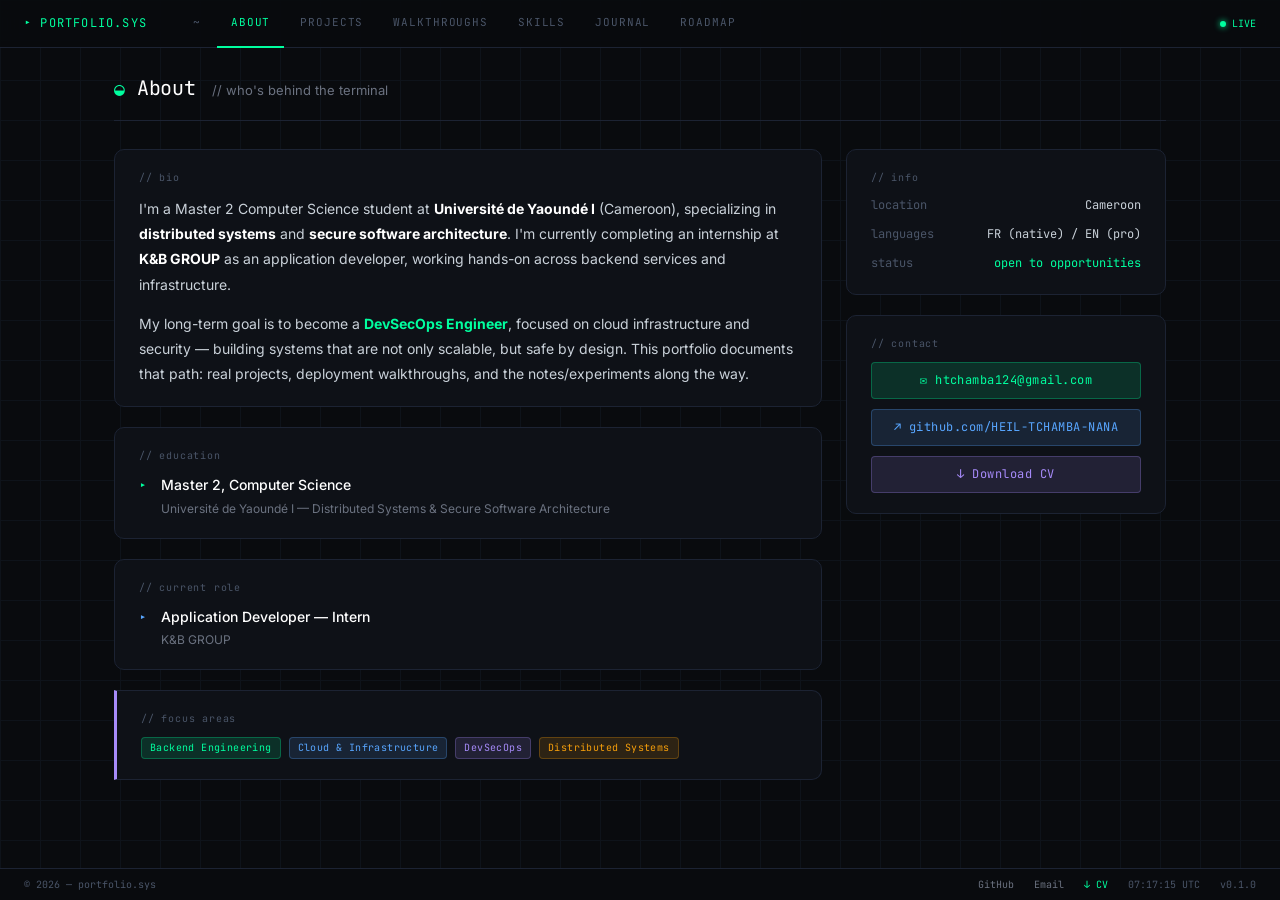
==== about.html @ 26909518 "Fusion de Labs et Journal" ====
<!DOCTYPE html>
<html lang="en">
<head>
  <meta charset="UTF-8">
  <meta name="viewport" content="width=device-width, initial-scale=1.0">
  <title>About — PORTFOLIO.SYS</title>
  <link rel="icon" type="image/png" href="favicon.ico">
  <link rel="stylesheet" href="assets/css/main.css">
</head>
<body>
<div id="topbar"></div>

<main class="page">
  <div id="section-header"></div>

  <div style="display:grid; grid-template-columns:1fr 320px; gap:24px;" id="about-layout">

    <!-- Main column -->
    <div style="display:flex; flex-direction:column; gap:20px;">

      <div class="panel">
        <span class="panel-label">// bio</span>
        <p style="font-size:14px; color:var(--text); line-height:1.8;">
          I'm a Master&nbsp;2 Computer Science student at
          <strong style="color:#fff">Université de Yaoundé&nbsp;I</strong> (Cameroon), specializing in
          <strong style="color:#fff">distributed systems</strong> and
          <strong style="color:#fff">secure software architecture</strong>. I'm currently completing an
          internship at <strong style="color:#fff">K&amp;B GROUP</strong> as an application developer, working
          hands-on across backend services and infrastructure.
        </p>
        <p style="font-size:14px; color:var(--text); line-height:1.8; margin-top:14px;">
          My long-term goal is to become a <strong style="color:var(--green)">DevSecOps Engineer</strong>,
          focused on cloud infrastructure and security — building systems that are not only scalable, but
          safe by design. This portfolio documents that path: real projects, deployment walkthroughs, and
          the notes/experiments along the way.
        </p>
      </div>

      <div class="panel">
        <span class="panel-label">// education</span>
        <div style="display:flex; gap:14px; align-items:flex-start;">
          <span style="color:var(--green); font-family:var(--font-mono); font-size:13px; margin-top:2px;">▸</span>
          <div>
            <div style="font-size:14px; color:#fff; font-weight:500;">Master 2, Computer Science</div>
            <div style="font-size:12px; color:var(--muted2); margin-top:2px;">Université de Yaoundé I — Distributed Systems &amp; Secure Software Architecture</div>
          </div>
        </div>
      </div>

      <div class="panel">
        <span class="panel-label">// current role</span>
        <div style="display:flex; gap:14px; align-items:flex-start;">
          <span style="color:var(--blue); font-family:var(--font-mono); font-size:13px; margin-top:2px;">▸</span>
          <div>
            <div style="font-size:14px; color:#fff; font-weight:500;">Application Developer — Intern</div>
            <div style="font-size:12px; color:var(--muted2); margin-top:2px;">K&amp;B GROUP</div>
          </div>
        </div>
      </div>

      <div class="panel" style="border-left:3px solid var(--purple); border-radius:0 var(--radius-lg) var(--radius-lg) 0;">
        <span class="panel-label">// focus areas</span>
        <div style="display:flex; gap:8px; flex-wrap:wrap; margin-top:8px;">
          <span class="tag tag-green">Backend Engineering</span>
          <span class="tag tag-blue">Cloud &amp; Infrastructure</span>
          <span class="tag tag-purple">DevSecOps</span>
          <span class="tag tag-yellow">Distributed Systems</span>
        </div>
      </div>

    </div>

    <!-- Side column -->
    <div style="display:flex; flex-direction:column; gap:20px;">
      <div class="panel">
        <span class="panel-label">// info</span>
        <div style="display:flex; flex-direction:column; gap:10px; font-family:var(--font-mono); font-size:12px;">
          <div style="display:flex; justify-content:space-between;">
            <span style="color:var(--muted)">location</span>
            <span style="color:var(--text)">Cameroon</span>
          </div>
          <div style="display:flex; justify-content:space-between;">
            <span style="color:var(--muted)">languages</span>
            <span style="color:var(--text)">FR (native) / EN (pro)</span>
          </div>
          <div style="display:flex; justify-content:space-between;">
            <span style="color:var(--muted)">status</span>
            <span style="color:var(--green)">open to opportunities</span>
          </div>
        </div>
      </div>

      <div class="panel">
        <span class="panel-label">// contact</span>
        <div style="display:flex; flex-direction:column; gap:10px;">
          <a href="mailto:htchamba124@gmail.com" class="tag tag-green" style="text-align:center; padding:8px 0; font-size:12px;">
            ✉ htchamba124@gmail.com
          </a>
          <a href="https://github.com/HEIL-TCHAMBA-NANA" target="_blank" class="tag tag-blue" style="text-align:center; padding:8px 0; font-size:12px;">
            ↗ github.com/HEIL-TCHAMBA-NANA
          </a>
          <a href="assets/cv.pdf" target="_blank" class="tag tag-purple" style="text-align:center; padding:8px 0; font-size:12px;">
            ↓ Download CV
          </a>
        </div>
      </div>
    </div>

  </div>
</main>

<div id="footer-wrap"></div>
<script src="assets/js/api.js"></script>
<script src="assets/js/ui.js"></script>
<script>
  document.getElementById('topbar').innerHTML = UI.topbar('about');
  document.getElementById('footer-wrap').innerHTML = UI.footer();
  document.getElementById('section-header').innerHTML = UI.sectionHeader('◒', 'About', 'who\'s behind the terminal');
  UI.startClock();

  function applyResponsive() {
    const layout = document.getElementById('about-layout');
    layout.style.gridTemplateColumns = window.innerWidth < 760 ? '1fr' : '1fr 320px';
  }
  applyResponsive();
  window.addEventListener('resize', applyResponsive);
</script>
</body>
</html>
---- assets/css/main.css ----
@import url('https://fonts.googleapis.com/css2?family=JetBrains+Mono:wght@400;500;700&family=Inter:wght@300;400;500&display=swap');

/* ── VARIABLES ────────────────────────────────────────────── */
:root {
  --bg:        #090b0e;
  --bg2:       #0e1117;
  --bg3:       #131720;
  --border:    #1c2333;
  --border2:   #243044;
  --text:      #c9d1d9;
  --muted:     #4a5568;
  --muted2:    #6b7280;
  --green:     #00ff9f;
  --green-dim: #00ff9f22;
  --blue:      #58a6ff;
  --blue-dim:  #58a6ff22;
  --purple:    #a78bfa;
  --purple-dim:#a78bfa22;
  --yellow:    #f59e0b;
  --yellow-dim:#f59e0b22;
  --red:       #f87171;
  --red-dim:   #f87171222;
  --font-mono: 'JetBrains Mono', 'Fira Code', monospace;
  --font-sans: 'Inter', system-ui, sans-serif;
  --radius:    6px;
  --radius-lg: 10px;
}

/* ── RESET ────────────────────────────────────────────────── */
*, *::before, *::after { box-sizing: border-box; margin: 0; padding: 0; }
html { scroll-behavior: smooth; }
body {
  background: var(--bg);
  color: var(--text);
  font-family: var(--font-sans);
  font-size: 14px;
  line-height: 1.6;
  min-height: 100vh;
}
a { color: inherit; text-decoration: none; }
button { cursor: pointer; border: none; background: none; font: inherit; }
ul { list-style: none; }
::-webkit-scrollbar { width: 5px; height: 5px; }
::-webkit-scrollbar-track { background: var(--bg); }
::-webkit-scrollbar-thumb { background: var(--border2); border-radius: 3px; }

/* ── GRID BACKGROUND ──────────────────────────────────────── */
.grid-bg {
  position: fixed; inset: 0; z-index: 0; pointer-events: none;
  background-image:
    linear-gradient(var(--border) 1px, transparent 1px),
    linear-gradient(90deg, var(--border) 1px, transparent 1px);
  background-size: 40px 40px;
  opacity: 0.35;
}

/* ── TOPBAR ───────────────────────────────────────────────── */
.topbar {
  position: fixed; top: 0; left: 0; right: 0; z-index: 100;
  height: 48px;
  background: #090b0eee;
  backdrop-filter: blur(12px);
  border-bottom: 1px solid var(--border);
  display: flex; align-items: center;
  padding: 0 24px; gap: 0;
}
.topbar-brand {
  font-family: var(--font-mono);
  font-size: 12px;
  color: var(--green);
  letter-spacing: 0.1em;
  margin-right: 32px;
  white-space: nowrap;
}
.topbar-nav {
  display: flex; gap: 2px; flex: 1; overflow-x: auto;
}
.topbar-nav a {
  font-family: var(--font-mono);
  font-size: 11px;
  letter-spacing: 0.08em;
  color: var(--muted);
  padding: 0 14px;
  height: 48px;
  display: flex; align-items: center;
  border-bottom: 2px solid transparent;
  transition: color 0.15s, border-color 0.15s;
  white-space: nowrap;
}
.topbar-nav a:hover { color: var(--text); }
.topbar-nav a.active { color: var(--green); border-bottom-color: var(--green); }
.topbar-status {
  font-family: var(--font-mono);
  font-size: 10px;
  color: var(--green);
  display: flex; align-items: center; gap: 6px;
  margin-left: 16px;
}
.topbar-status::before {
  content: '';
  width: 6px; height: 6px;
  background: var(--green);
  border-radius: 50%;
  box-shadow: 0 0 6px var(--green);
  animation: pulse 2s infinite;
}
@keyframes pulse { 0%,100%{opacity:1} 50%{opacity:0.4} }

/* ── LAYOUT ───────────────────────────────────────────────── */
.page {
  position: relative; z-index: 1;
  max-width: 1100px;
  margin: 0 auto;
  padding: 72px 24px 60px;
}

/* ── SECTION HEADER ───────────────────────────────────────── */
.section-header {
  display: flex; align-items: baseline; gap: 12px;
  padding-bottom: 16px;
  border-bottom: 1px solid var(--border);
  margin-bottom: 28px;
}
.section-icon { font-size: 18px; color: var(--green); font-family: var(--font-mono); }
.section-title { font-family: var(--font-mono); font-size: 20px; color: #fff; letter-spacing: -0.01em; }
.section-sub { font-size: 13px; color: var(--muted2); margin-left: 4px; }

/* ── PANEL ────────────────────────────────────────────────── */
.panel {
  background: var(--bg2);
  border: 1px solid var(--border);
  border-radius: var(--radius-lg);
  padding: 20px 24px;
}
.panel-label {
  font-family: var(--font-mono);
  font-size: 10px;
  color: var(--muted);
  letter-spacing: 0.08em;
  margin-bottom: 10px;
  display: block;
}

/* ── TAGS / BADGES ────────────────────────────────────────── */
.tag {
  display: inline-block;
  font-family: var(--font-mono);
  font-size: 10px;
  padding: 2px 8px;
  border-radius: 4px;
  border: 1px solid var(--border2);
  color: var(--muted2);
  background: var(--bg3);
  letter-spacing: 0.04em;
}
.tag-green  { border-color: #00ff9f44; color: var(--green);  background: var(--green-dim); }
.tag-blue   { border-color: #58a6ff44; color: var(--blue);   background: var(--blue-dim); }
.tag-purple { border-color: #a78bfa44; color: var(--purple); background: var(--purple-dim); }
.tag-yellow { border-color: #f59e0b44; color: var(--yellow); background: var(--yellow-dim); }
.tag-red    { border-color: #f8717144; color: var(--red);    background: var(--red-dim); }

/* ── STATUS DOT ───────────────────────────────────────────── */
.dot {
  display: inline-block;
  width: 7px; height: 7px;
  border-radius: 50%;
  margin-right: 6px;
  flex-shrink: 0;
}
.dot-green  { background: var(--green);  box-shadow: 0 0 5px var(--green); }
.dot-yellow { background: var(--yellow); box-shadow: 0 0 5px var(--yellow); }
.dot-red    { background: var(--red); }
.dot-gray   { background: var(--muted); }

/* ── PROGRESS BAR ─────────────────────────────────────────── */
.progress-wrap { margin-bottom: 18px; }
.progress-header { display: flex; justify-content: space-between; margin-bottom: 6px; }
.progress-name { font-family: var(--font-mono); font-size: 12px; color: var(--text); }
.progress-pct  { font-family: var(--font-mono); font-size: 11px; }
.progress-track {
  height: 3px;
  background: var(--border);
  border-radius: 2px;
  overflow: hidden;
}
.progress-bar {
  height: 100%;
  border-radius: 2px;
  transition: width 0.8s ease;
}
.bar-green  { background: linear-gradient(90deg, var(--green), #00cfff); }
.bar-blue   { background: linear-gradient(90deg, var(--blue), var(--purple)); }
.bar-purple { background: var(--purple); }

/* ── CODE BLOCK ───────────────────────────────────────────── */
.code-block {
  font-family: var(--font-mono);
  font-size: 12px;
  color: var(--blue);
  background: var(--bg);
  border: 1px solid var(--border);
  border-radius: var(--radius);
  padding: 12px 16px;
  letter-spacing: 0.02em;
  overflow-x: auto;
  white-space: pre;
  line-height: 1.7;
}

/* ── GRID LAYOUTS ─────────────────────────────────────────── */
.grid-3 { display: grid; grid-template-columns: repeat(auto-fit, minmax(300px, 1fr)); gap: 20px; }
.grid-2 { display: grid; grid-template-columns: repeat(auto-fit, minmax(340px, 1fr)); gap: 20px; }

/* ── SKELETON LOADER ──────────────────────────────────────── */
.skeleton {
  background: linear-gradient(90deg, var(--bg2) 25%, var(--bg3) 50%, var(--bg2) 75%);
  background-size: 200% 100%;
  animation: shimmer 1.5s infinite;
  border-radius: var(--radius);
}
@keyframes shimmer { to { background-position: -200% 0; } }

/* ── CURSOR BLINK ─────────────────────────────────────────── */
.cursor { animation: blink 1s step-end infinite; }
@keyframes blink { 0%,100%{opacity:1} 50%{opacity:0} }

/* ── EMPTY STATE ──────────────────────────────────────────── */
.empty {
  text-align: center;
  padding: 60px 20px;
  color: var(--muted);
  font-family: var(--font-mono);
  font-size: 13px;
}
.empty::before { content: '[ ]'; display: block; font-size: 32px; margin-bottom: 12px; }

/* ── FOOTER ───────────────────────────────────────────────── */
.footer {
  position: fixed; bottom: 0; left: 0; right: 0;
  height: 32px;
  background: var(--bg);
  border-top: 1px solid var(--border);
  display: flex; align-items: center; justify-content: space-between;
  padding: 0 24px;
  font-family: var(--font-mono);
  font-size: 10px;
  color: var(--muted);
  z-index: 100;
}
.footer-right { display: flex; gap: 20px; }

/* Contenu markdown rendu (walkthroughs) */
.md-content {
  font-size: 14px;
  color: var(--text);
  line-height: 1.8;
  background: var(--bg);
  border: 1px solid var(--border);
  border-radius: var(--radius);
  padding: 20px;
  overflow-wrap: break-word;
}
.md-content h1, .md-content h2, .md-content h3 {
  font-family: var(--font-mono);
  color: var(--green);
  margin: 24px 0 12px;
  line-height: 1.4;
}
.md-content h1:first-child, .md-content h2:first-child, .md-content h3:first-child { margin-top: 0; }
.md-content h1 { font-size: 18px; }
.md-content h2 { font-size: 16px; }
.md-content h3 { font-size: 14px; color: var(--text); }
.md-content p { margin: 0 0 14px; }
.md-content strong { color: #fff; }
.md-content a { color: var(--green); text-decoration: underline; }
.md-content ul, .md-content ol { margin: 0 0 14px; padding-left: 22px; }
.md-content li { margin: 4px 0; }
.md-content img { max-width: 100%; border-radius: var(--radius); border: 1px solid var(--border2); margin: 12px 0; }
.md-content blockquote {
  border-left: 2px solid var(--green);
  margin: 14px 0;
  padding: 4px 16px;
  color: var(--muted2);
}
.md-content code {
  font-family: var(--font-mono);
  font-size: 12px;
  background: var(--border2);
  padding: 2px 5px;
  border-radius: 3px;
}
.md-content pre {
  background: #05070a;
  border: 1px solid var(--border2);
  border-radius: var(--radius);
  padding: 14px;
  overflow-x: auto;
  margin: 14px 0;
}
.md-content pre code { background: none; padding: 0; }
.md-content hr { border: none; border-top: 1px solid var(--border); margin: 20px 0; }
.md-content table { border-collapse: collapse; width: 100%; margin: 14px 0; font-size: 13px; }
.md-content th, .md-content td { border: 1px solid var(--border); padding: 6px 10px; text-align: left; }
.md-content th { color: var(--green); font-family: var(--font-mono); }
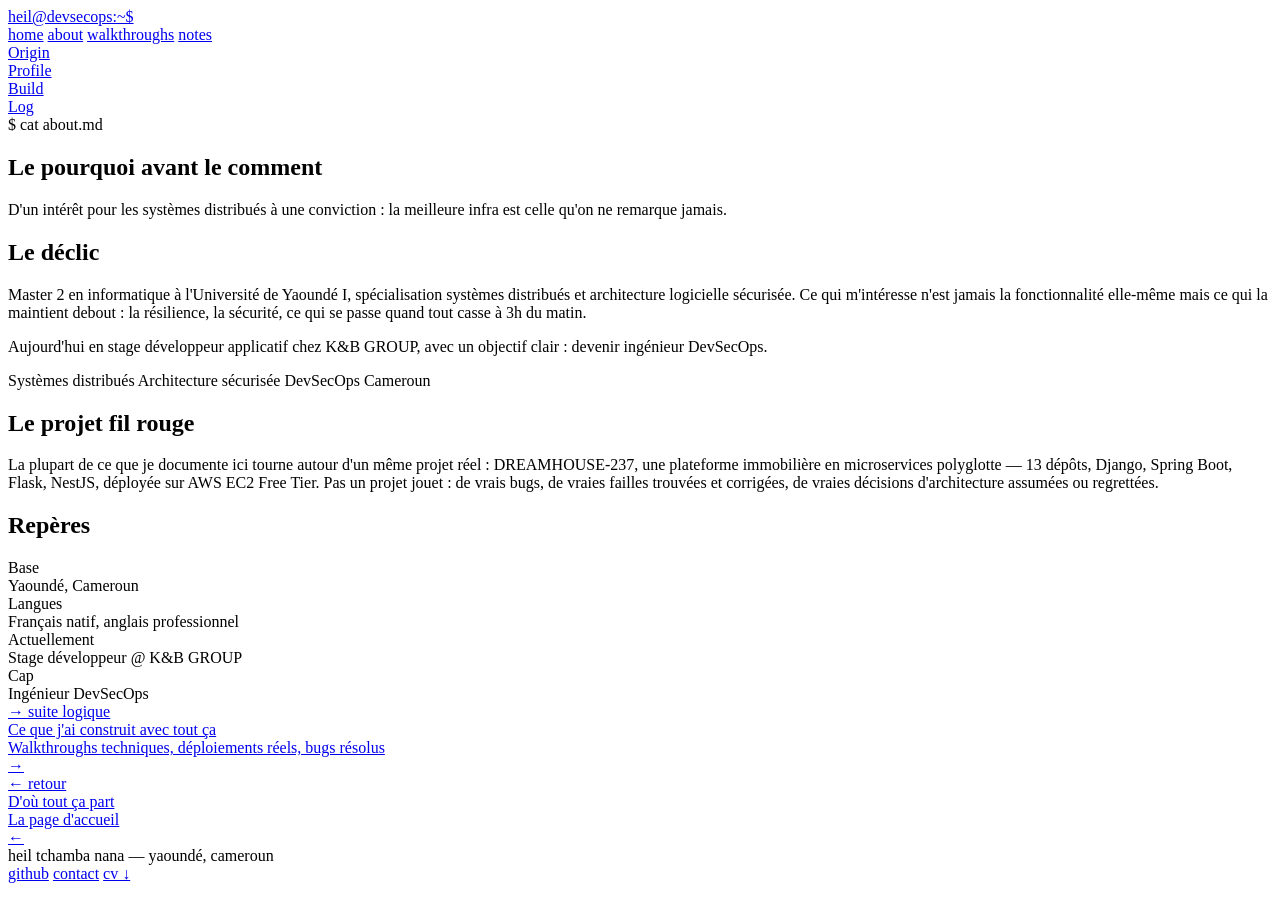
==== commit 91fdf128: "New frontend version" ====
--- a/about.html
+++ b/about.html
@@ -1,129 +1,67 @@
 <!DOCTYPE html>
-<html lang="en">
+<html lang="fr">
 <head>
-  <meta charset="UTF-8">
-  <meta name="viewport" content="width=device-width, initial-scale=1.0">
-  <title>About — PORTFOLIO.SYS</title>
-  <link rel="icon" type="image/png" href="favicon.ico">
-  <link rel="stylesheet" href="assets/css/main.css">
+<meta charset="UTF-8">
+<meta name="viewport" content="width=device-width, initial-scale=1.0">
+<title>About — Heil Tchamba Nana</title>
+<meta name="description" content="Le parcours de Heil Tchamba Nana : systèmes distribués, architecture sécurisée, et le projet fil rouge DREAMHOUSE-237.">
+<link rel="icon" href="favicon.ico">
+<link rel="preconnect" href="https://fonts.googleapis.com">
+<link rel="preconnect" href="https://fonts.gstatic.com" crossorigin>
+<link href="https://fonts.googleapis.com/css2?family=Space+Grotesk:wght@400;500;600;700&family=Inter:wght@400;500;600&family=JetBrains+Mono:wght@400;500&display=swap" rel="stylesheet">
+<link href="https://portfolio-backend-3qxp.onrender.com/static/css/main.css" rel="stylesheet">
 </head>
 <body>
-<div id="topbar"></div>
 
-<main class="page">
-  <div id="section-header"></div>
+<div id="ui-topbar"></div>
+<div id="ui-pipeline"></div>
 
-  <div style="display:grid; grid-template-columns:1fr 320px; gap:24px;" id="about-layout">
+<section class="page-head">
+  <div class="terminal-line"><span class="prompt">$</span> cat about.md</div>
+  <h1>Le <span class="accent">pourquoi</span> avant le comment</h1>
+  <p class="lede">D'un intérêt pour les systèmes distribués à une conviction : la meilleure infra est celle qu'on ne remarque jamais.</p>
+</section>
 
-    <!-- Main column -->
-    <div style="display:flex; flex-direction:column; gap:20px;">
+<div class="content">
+  <div class="panel">
+    <h2>Le déclic</h2>
+    <p>Master 2 en informatique à l'Université de Yaoundé I, spécialisation systèmes distribués et architecture logicielle sécurisée. Ce qui m'intéresse n'est jamais la fonctionnalité elle-même mais ce qui la maintient debout : la résilience, la sécurité, ce qui se passe quand tout casse à 3h du matin.</p>
+    <p>Aujourd'hui en stage développeur applicatif chez <span class="hl">K&B GROUP</span>, avec un objectif clair : devenir ingénieur DevSecOps.</p>
+    <div class="tags">
+      <span class="tag">Systèmes distribués</span>
+      <span class="tag">Architecture sécurisée</span>
+      <span class="tag">DevSecOps</span>
+      <span class="tag">Cameroun</span>
+    </div>
+  </div>
 
-      <div class="panel">
-        <span class="panel-label">// bio</span>
-        <p style="font-size:14px; color:var(--text); line-height:1.8;">
-          I'm a Master&nbsp;2 Computer Science student at
-          <strong style="color:#fff">Université de Yaoundé&nbsp;I</strong> (Cameroon), specializing in
-          <strong style="color:#fff">distributed systems</strong> and
-          <strong style="color:#fff">secure software architecture</strong>. I'm currently completing an
-          internship at <strong style="color:#fff">K&amp;B GROUP</strong> as an application developer, working
-          hands-on across backend services and infrastructure.
-        </p>
-        <p style="font-size:14px; color:var(--text); line-height:1.8; margin-top:14px;">
-          My long-term goal is to become a <strong style="color:var(--green)">DevSecOps Engineer</strong>,
-          focused on cloud infrastructure and security — building systems that are not only scalable, but
-          safe by design. This portfolio documents that path: real projects, deployment walkthroughs, and
-          the notes/experiments along the way.
-        </p>
-      </div>
+  <div class="panel">
+    <h2>Le projet fil rouge</h2>
+    <p>La plupart de ce que je documente ici tourne autour d'un même projet réel : <span class="hl">DREAMHOUSE-237</span>, une plateforme immobilière en microservices polyglotte — 13 dépôts, Django, Spring Boot, Flask, NestJS, déployée sur AWS EC2 Free Tier. Pas un projet jouet : de vrais bugs, de vraies failles trouvées et corrigées, de vraies décisions d'architecture assumées ou regrettées.</p>
+  </div>
 
-      <div class="panel">
-        <span class="panel-label">// education</span>
-        <div style="display:flex; gap:14px; align-items:flex-start;">
-          <span style="color:var(--green); font-family:var(--font-mono); font-size:13px; margin-top:2px;">▸</span>
-          <div>
-            <div style="font-size:14px; color:#fff; font-weight:500;">Master 2, Computer Science</div>
-            <div style="font-size:12px; color:var(--muted2); margin-top:2px;">Université de Yaoundé I — Distributed Systems &amp; Secure Software Architecture</div>
-          </div>
-        </div>
-      </div>
+  <div class="panel">
+    <h2>Repères</h2>
+    <div class="kv-grid">
+      <div class="kv"><div class="k">Base</div><div class="v">Yaoundé, Cameroun</div></div>
+      <div class="kv"><div class="k">Langues</div><div class="v">Français natif, anglais professionnel</div></div>
+      <div class="kv"><div class="k">Actuellement</div><div class="v">Stage développeur @ K&B GROUP</div></div>
+      <div class="kv"><div class="k">Cap</div><div class="v">Ingénieur DevSecOps</div></div>
+    </div>
+  </div>
+</div>
 
-      <div class="panel">
-        <span class="panel-label">// current role</span>
-        <div style="display:flex; gap:14px; align-items:flex-start;">
-          <span style="color:var(--blue); font-family:var(--font-mono); font-size:13px; margin-top:2px;">▸</span>
-          <div>
-            <div style="font-size:14px; color:#fff; font-weight:500;">Application Developer — Intern</div>
-            <div style="font-size:12px; color:var(--muted2); margin-top:2px;">K&amp;B GROUP</div>
-          </div>
-        </div>
-      </div>
+<div id="thread-mount"></div>
 
-      <div class="panel" style="border-left:3px solid var(--purple); border-radius:0 var(--radius-lg) var(--radius-lg) 0;">
-        <span class="panel-label">// focus areas</span>
-        <div style="display:flex; gap:8px; flex-wrap:wrap; margin-top:8px;">
-          <span class="tag tag-green">Backend Engineering</span>
-          <span class="tag tag-blue">Cloud &amp; Infrastructure</span>
-          <span class="tag tag-purple">DevSecOps</span>
-          <span class="tag tag-yellow">Distributed Systems</span>
-        </div>
-      </div>
+<div id="ui-footer"></div>
 
-    </div>
-
-    <!-- Side column -->
-    <div style="display:flex; flex-direction:column; gap:20px;">
-      <div class="panel">
-        <span class="panel-label">// info</span>
-        <div style="display:flex; flex-direction:column; gap:10px; font-family:var(--font-mono); font-size:12px;">
-          <div style="display:flex; justify-content:space-between;">
-            <span style="color:var(--muted)">location</span>
-            <span style="color:var(--text)">Cameroon</span>
-          </div>
-          <div style="display:flex; justify-content:space-between;">
-            <span style="color:var(--muted)">languages</span>
-            <span style="color:var(--text)">FR (native) / EN (pro)</span>
-          </div>
-          <div style="display:flex; justify-content:space-between;">
-            <span style="color:var(--muted)">status</span>
-            <span style="color:var(--green)">open to opportunities</span>
-          </div>
-        </div>
-      </div>
-
-      <div class="panel">
-        <span class="panel-label">// contact</span>
-        <div style="display:flex; flex-direction:column; gap:10px;">
-          <a href="mailto:htchamba124@gmail.com" class="tag tag-green" style="text-align:center; padding:8px 0; font-size:12px;">
-            ✉ htchamba124@gmail.com
-          </a>
-          <a href="https://github.com/HEIL-TCHAMBA-NANA" target="_blank" class="tag tag-blue" style="text-align:center; padding:8px 0; font-size:12px;">
-            ↗ github.com/HEIL-TCHAMBA-NANA
-          </a>
-          <a href="assets/cv.pdf" target="_blank" class="tag tag-purple" style="text-align:center; padding:8px 0; font-size:12px;">
-            ↓ Download CV
-          </a>
-        </div>
-      </div>
-    </div>
-
-  </div>
-</main>
-
-<div id="footer-wrap"></div>
-<script src="assets/js/api.js"></script>
 <script src="assets/js/ui.js"></script>
 <script>
-  document.getElementById('topbar').innerHTML = UI.topbar('about');
-  document.getElementById('footer-wrap').innerHTML = UI.footer();
-  document.getElementById('section-header').innerHTML = UI.sectionHeader('◒', 'About', 'who\'s behind the terminal');
-  UI.startClock();
-
-  function applyResponsive() {
-    const layout = document.getElementById('about-layout');
-    layout.style.gridTemplateColumns = window.innerWidth < 760 ? '1fr' : '1fr 320px';
-  }
-  applyResponsive();
-  window.addEventListener('resize', applyResponsive);
+  UI.mountChrome('about.html', 'profile');
+  document.getElementById('thread-mount').outerHTML = UI.thread([
+    UI.threadCard('suite logique', 'Ce que j\'ai construit avec tout ça', 'Walkthroughs techniques, déploiements réels, bugs résolus', 'walkthroughs.html', 'forward'),
+    UI.threadCard('retour', 'D\'où tout ça part', 'La page d\'accueil', 'index.html', 'back'),
+  ]);
 </script>
 </body>
 </html>
